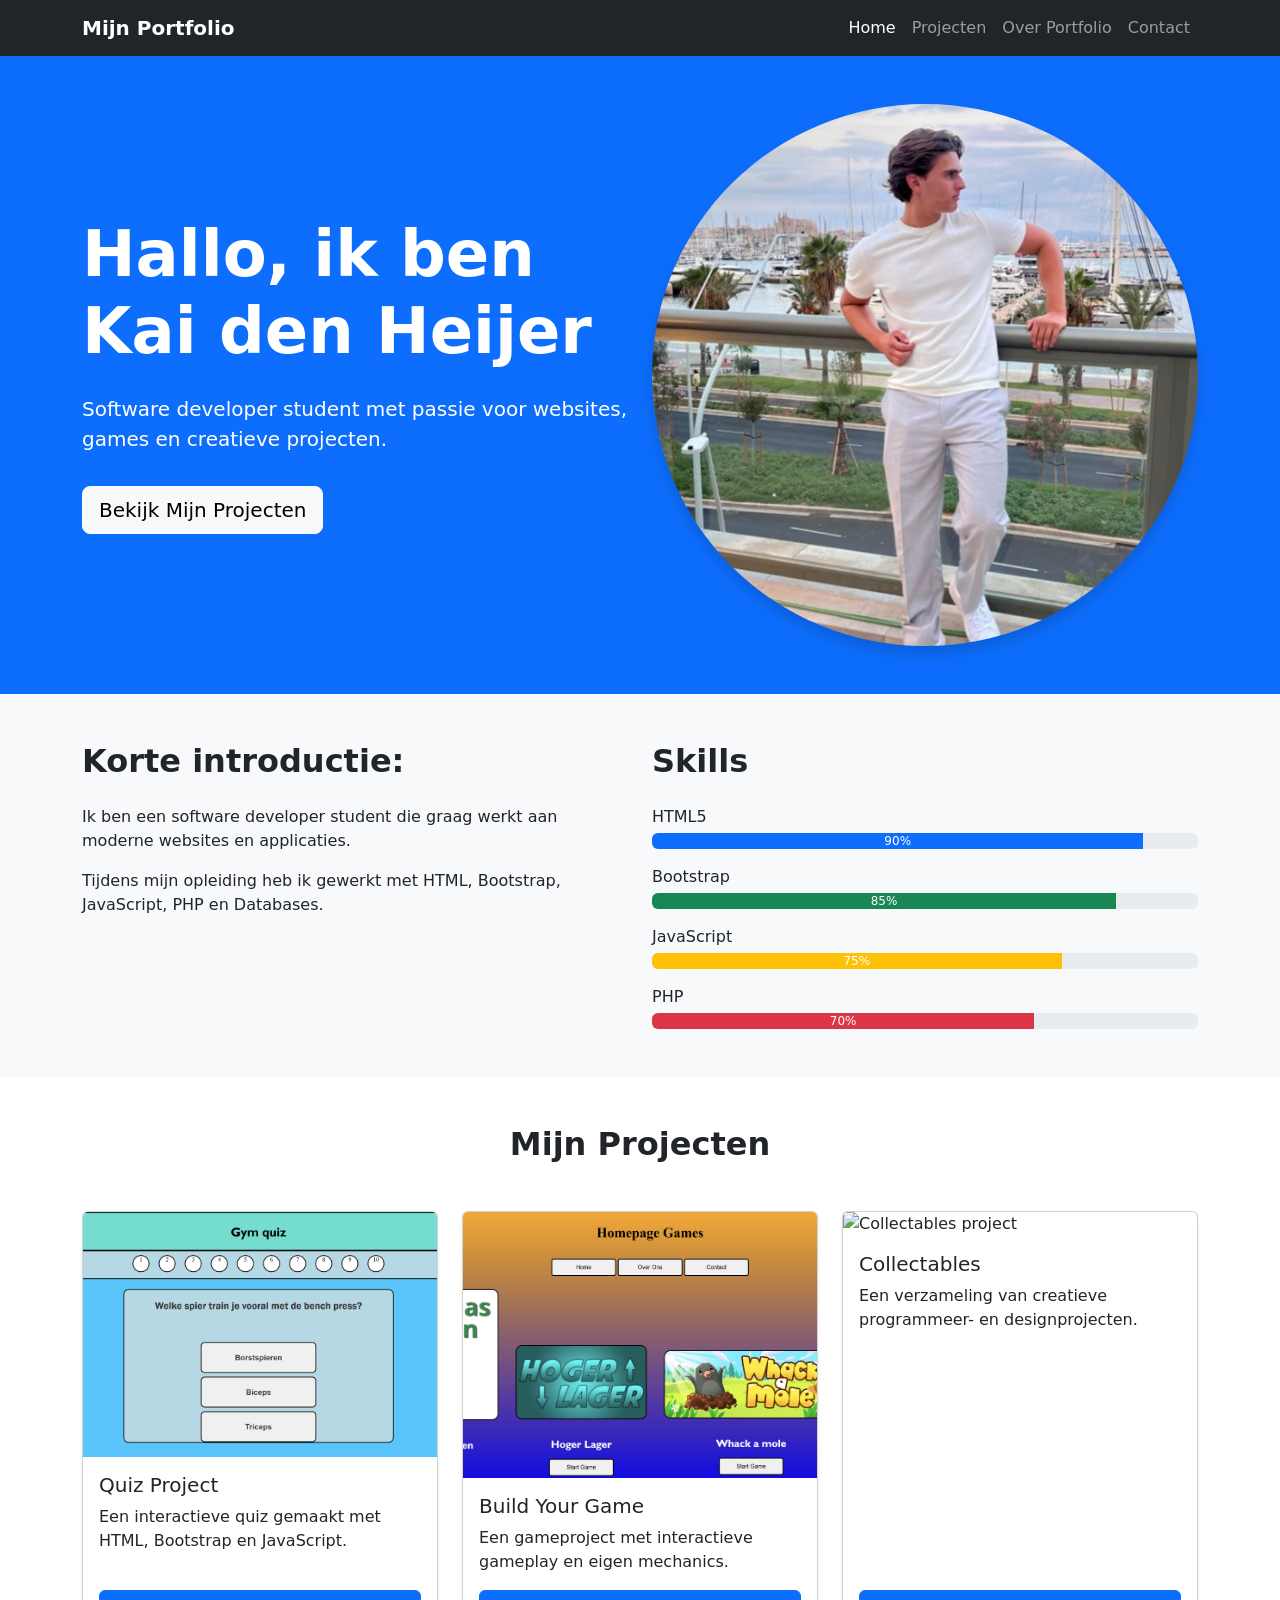
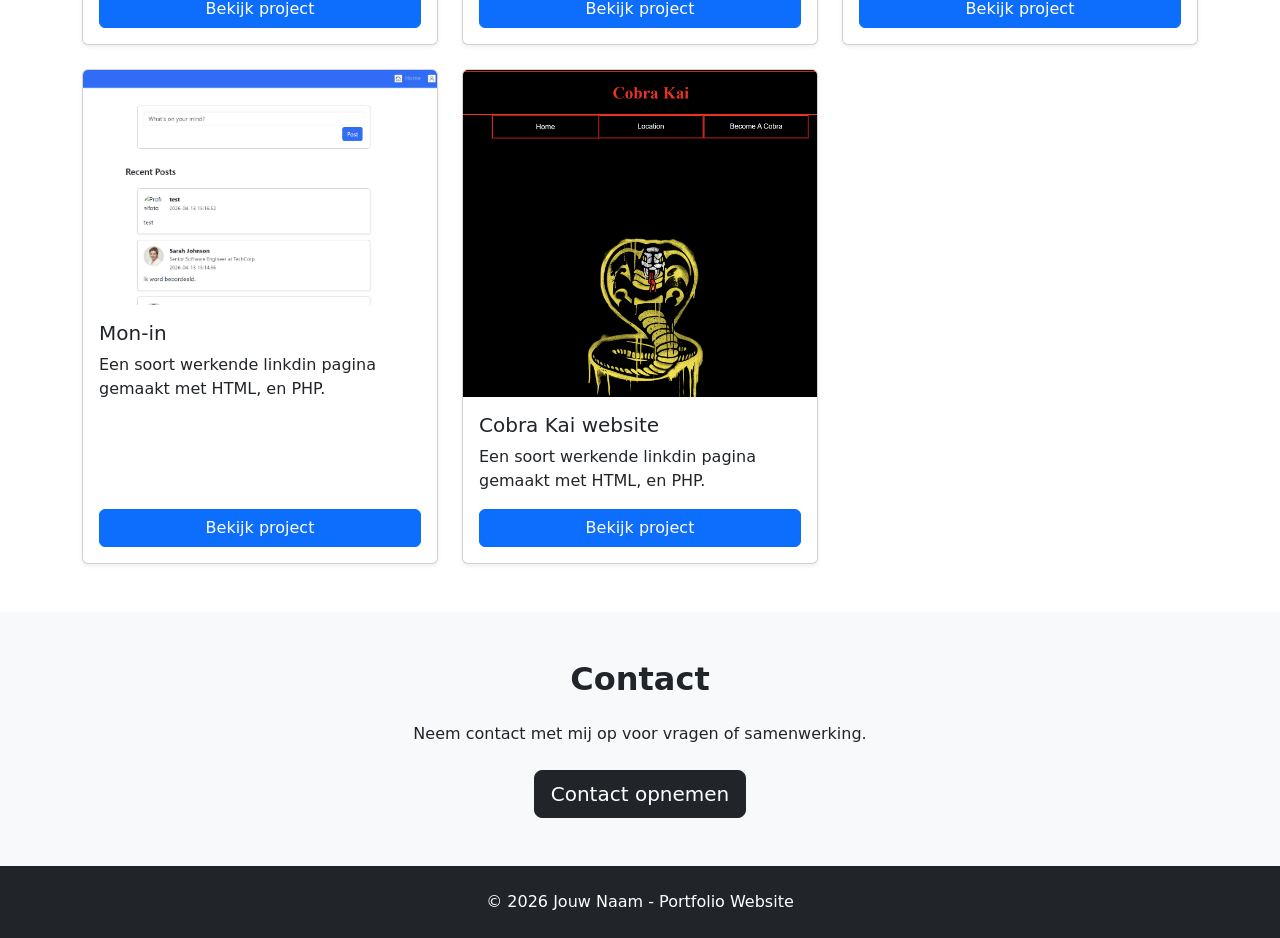
==== index.html @ 9e22c240 "Projecten cards toegevoegd. Ik heb de projecten cards toegevoegd op de home pagina. daarbij heb ik v" ====
<!DOCTYPE html>
<html lang="nl">

<head>
    <meta charset="UTF-8">
    <meta name="viewport" content="width=device-width, initial-scale=1.0">
    <title>Portfolio - Kai den Heijer | Home</title>

    <link href="https://cdn.jsdelivr.net/npm/bootstrap@5.3.3/dist/css/bootstrap.min.css" rel="stylesheet">
</head>

<body class="bg-light">

    <nav class="navbar navbar-expand-lg navbar-dark bg-dark sticky-top">
        <div class="container">

            <a class="navbar-brand fw-bold" href="index.html">
                Mijn Portfolio
            </a>

            <button class="navbar-toggler" type="button" data-bs-toggle="collapse" data-bs-target="#navbarNav"
                aria-controls="navbarNav" aria-expanded="false" aria-label="Toggle navigation">
                <span class="navbar-toggler-icon"></span>
            </button>

            <div class="collapse navbar-collapse" id="navbarNav">
                <ul class="navbar-nav ms-auto">

                    <li class="nav-item">
                        <a class="nav-link active" href="index.html">
                            Home
                        </a>
                    </li>

                    <li class="nav-item">
                        <a class="nav-link" href="projects.html">
                            Projecten
                        </a>
                    </li>

                    <li class="nav-item">
                        <a class="nav-link" href="about-portfolio.html">
                            Over Portfolio
                        </a>
                    </li>

                    <li class="nav-item">
                        <a class="nav-link" href="contact.html">
                            Contact
                        </a>
                    </li>

                </ul>
            </div>
        </div>
    </nav>

    <header class="bg-primary text-white py-5">
        <div class="container">

            <div class="row align-items-center gy-4">

                <div class="col-lg-6 text-center text-lg-start">
                    <h1 class="display-3 fw-bold">
                        Hallo, ik ben Kai den Heijer
                    </h1>

                    <p class="lead mt-4">
                        Software developer student met passie voor websites,
                        games en creatieve projecten.
                    </p>

                    <a href="projects.html" class="btn btn-light btn-lg mt-3">
                        Bekijk Mijn Projecten
                    </a>
                </div>

                <div class="col-lg-6 text-center">
                    <img src="imgs/Image.jpg" alt="Portfolio profielfoto" class="img-fluid rounded-circle shadow">
                </div>

            </div>
        </div>
    </header>

    <section class="py-5">
        <div class="container">

            <div class="row gy-4">

                <div class="col-lg-6">
                    <h2 class="fw-bold mb-4">
                        Korte introductie:
                    </h2>

                    <p>
                        Ik ben een software developer student
                        die graag werkt aan moderne websites en applicaties.
                    </p>

                    <p>
                        Tijdens mijn opleiding heb ik gewerkt met HTML,
                        Bootstrap, JavaScript, PHP en Databases.
                    </p>
                </div>

                <div class="col-lg-6">
                    <h2 class="fw-bold mb-4">
                        Skills
                    </h2>

                    <p class="mb-1">HTML5</p>
                    <div class="progress mb-3">
                        <div class="progress-bar" role="progressbar" style="width: 90%;" aria-valuenow="90"
                            aria-valuemin="0" aria-valuemax="100">
                            90%
                        </div>
                    </div>

                    <p class="mb-1">Bootstrap</p>
                    <div class="progress mb-3">
                        <div class="progress-bar bg-success" role="progressbar" style="width: 85%;" aria-valuenow="85"
                            aria-valuemin="0" aria-valuemax="100">
                            85%
                        </div>
                    </div>

                    <p class="mb-1">JavaScript</p>
                    <div class="progress mb-3">
                        <div class="progress-bar bg-warning" role="progressbar" style="width: 75%;" aria-valuenow="75"
                            aria-valuemin="0" aria-valuemax="100">
                            75%
                        </div>
                    </div>

                    <p class="mb-1">PHP</p>
                    <div class="progress">
                        <div class="progress-bar bg-danger" role="progressbar" style="width: 70%;" aria-valuenow="70"
                            aria-valuemin="0" aria-valuemax="100">
                            70%
                        </div>
                    </div>

                </div>

            </div>
        </div>
    </section>

    <!-- Projecten -->
    <section class="py-5 bg-white">
        <div class="container">

            <h2 class="text-center fw-bold mb-5">
                Mijn Projecten
            </h2>

            <div class="row g-4">

                <div class="col-md-6 col-lg-4">
                    <div class="card h-100 shadow-sm">

                        <img src="imgs/Schermafbeelding 2026-05-30 220105.png" class="card-img-top" alt="Quiz project">

                        <div class="card-body d-flex flex-column">

                            <h3 class="card-title h5">
                                Quiz Project
                            </h3>

                            <p class="card-text">
                                Een interactieve quiz gemaakt met HTML,
                                Bootstrap en JavaScript.
                            </p>

                            <a href="projects.html" class="btn btn-primary mt-auto">
                                Bekijk project
                            </a>

                        </div>
                    </div>
                </div>

                <div class="col-md-6 col-lg-4">
                    <div class="card h-100 shadow-sm">

                        <img src="imgs/Schermafbeelding 2026-05-30 220223.png" class="card-img-top" alt="Build your game">

                        <div class="card-body d-flex flex-column">

                            <h3 class="card-title h5">
                                Build Your Game
                            </h3>

                            <p class="card-text">
                                Een gameproject met interactieve gameplay
                                en eigen mechanics.
                            </p>

                            <a href="projects.html" class="btn btn-primary mt-auto">
                                Bekijk project
                            </a>

                        </div>
                    </div>
                </div>

                <div class="col-md-6 col-lg-4">
                    <div class="card h-100 shadow-sm">

                        <img src="https://via.placeholder.com/400x250" class="card-img-top" alt="Collectables project">

                        <div class="card-body d-flex flex-column">

                            <h3 class="card-title h5">
                                Collectables
                            </h3>

                            <p class="card-text">
                                Een verzameling van creatieve programmeer-
                                en designprojecten.
                            </p>

                            <a href="projects.html" class="btn btn-primary mt-auto">
                                Bekijk project
                            </a>

                        </div>
                    </div>
                </div>

                 <div class="col-md-6 col-lg-4">
                    <div class="card h-100 shadow-sm">

                        <img src="imgs/Schermafbeelding 2026-05-30 221604.png" class="card-img-top" alt="Collectables project">

                        <div class="card-body d-flex flex-column">

                            <h3 class="card-title h5">
                                Mon-in 
                            </h3>

                            <p class="card-text">
                             Een soort werkende linkdin pagina gemaakt met HTML, en PHP.
                            </p>

                            <a href="projects.html" class="btn btn-primary mt-auto">
                                Bekijk project
                            </a>

                        </div>
                    </div>
                </div>

                  <div class="col-md-6 col-lg-4">
                    <div class="card h-100 shadow-sm">

                        <img src="imgs/Schermafbeelding 2026-05-30 222056.png" class="card-img-top" alt="Collectables project">

                        <div class="card-body d-flex flex-column">

                            <h3 class="card-title h5">
                                Cobra Kai website
                            </h3>

                            <p class="card-text">
                             Een soort werkende linkdin pagina gemaakt met HTML, en PHP.
                            </p>

                            <a href="projects.html" class="btn btn-primary mt-auto">
                                Bekijk project
                            </a>

                        </div>
                    </div>
                </div>

            </div>
        </div>
    </section>

    <!-- Contact -->
    <section class="py-5">
        <div class="container text-center">

            <h2 class="fw-bold mb-4">
                Contact
            </h2>

            <p class="mb-4">
                Neem contact met mij op voor vragen of samenwerking.
            </p>

            <a href="contact.html" class="btn btn-dark btn-lg">
                Contact opnemen
            </a>

        </div>
    </section>

    <!-- Footer -->
    <footer class="bg-dark text-white py-4">
        <div class="container text-center">

            <p class="mb-0">
                © 2026 Jouw Naam - Portfolio Website
            </p>

        </div>
    </footer>

    <!-- Bootstrap JS -->
    <script src="https://cdn.jsdelivr.net/npm/bootstrap@5.3.3/dist/js/bootstrap.bundle.min.js">
    </script>

</body>

</html>

<!DOCTYPE html>
<html lang="en">

<head>
    <meta charset="UTF-8">
    <meta name="viewport" content="width=device-width, initial-scale=1.0">
    <title>Document</title>
</head>

<body>

</body>

</html>
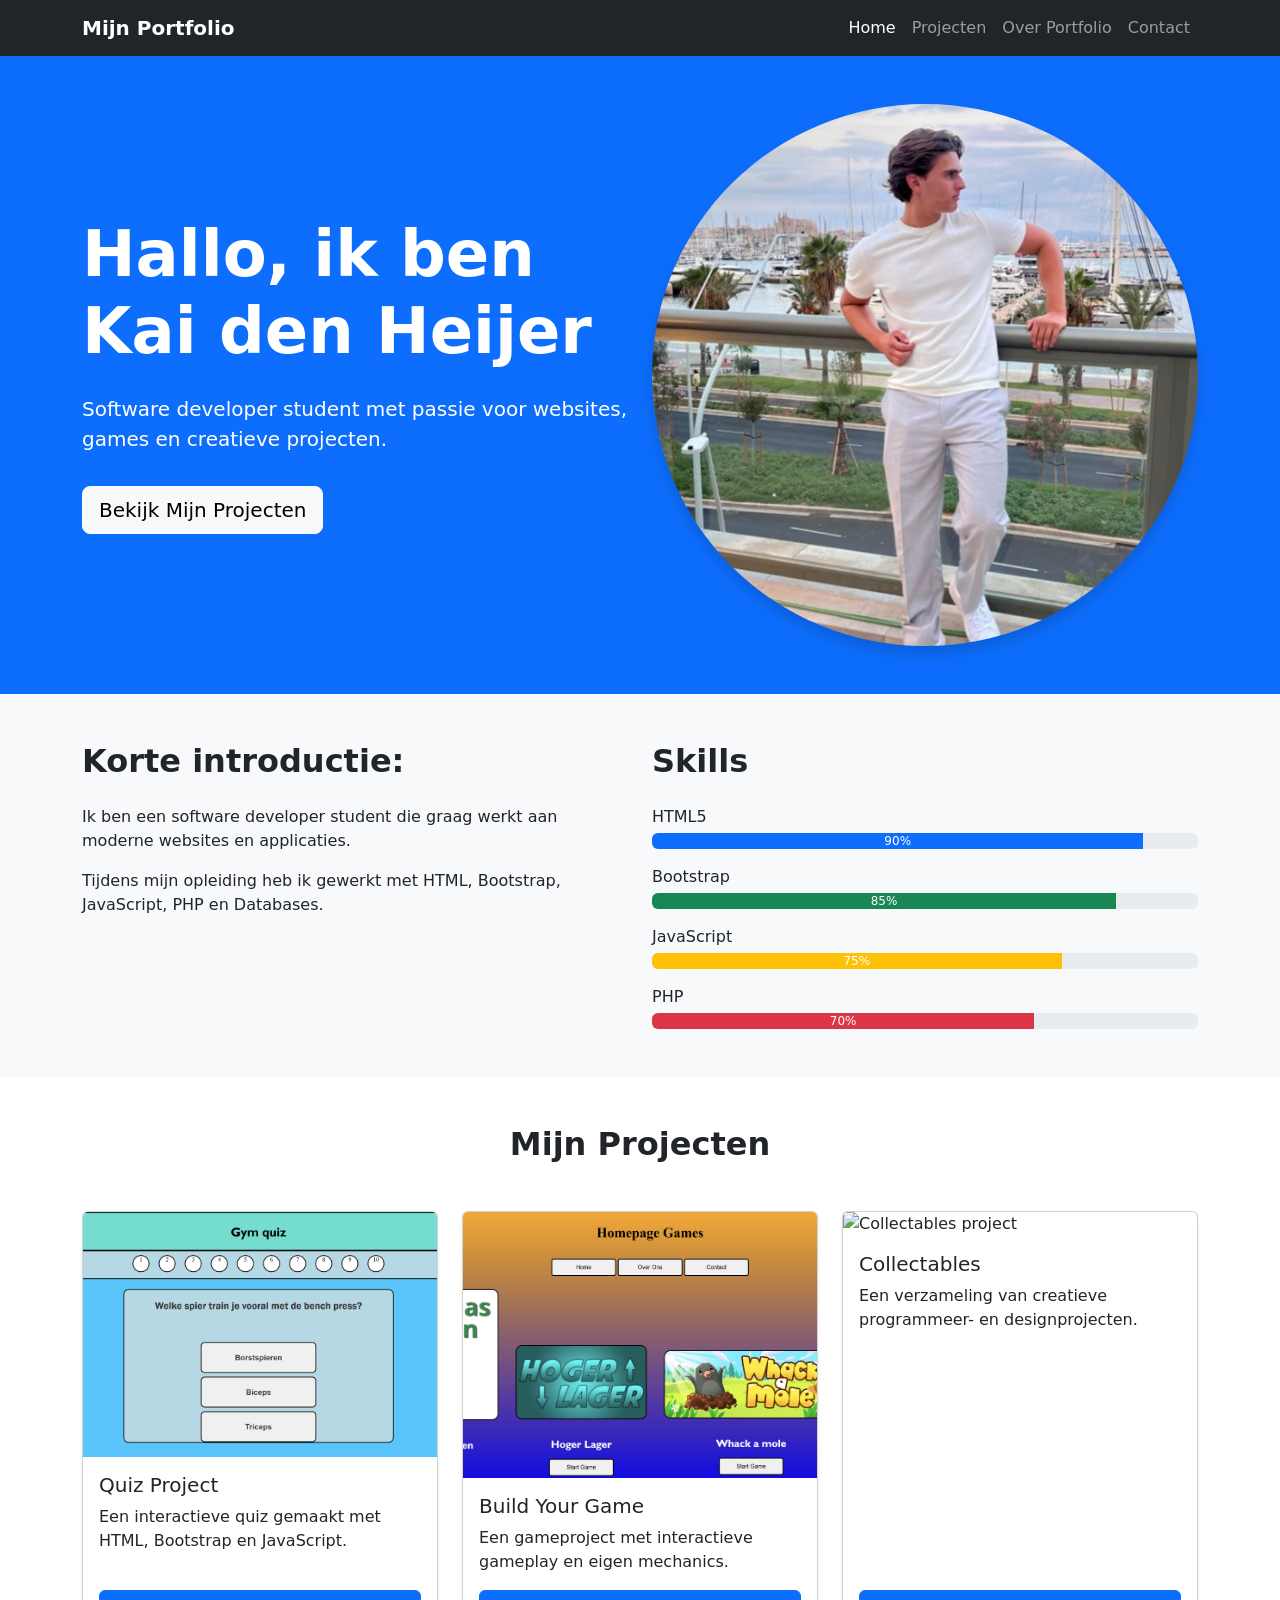
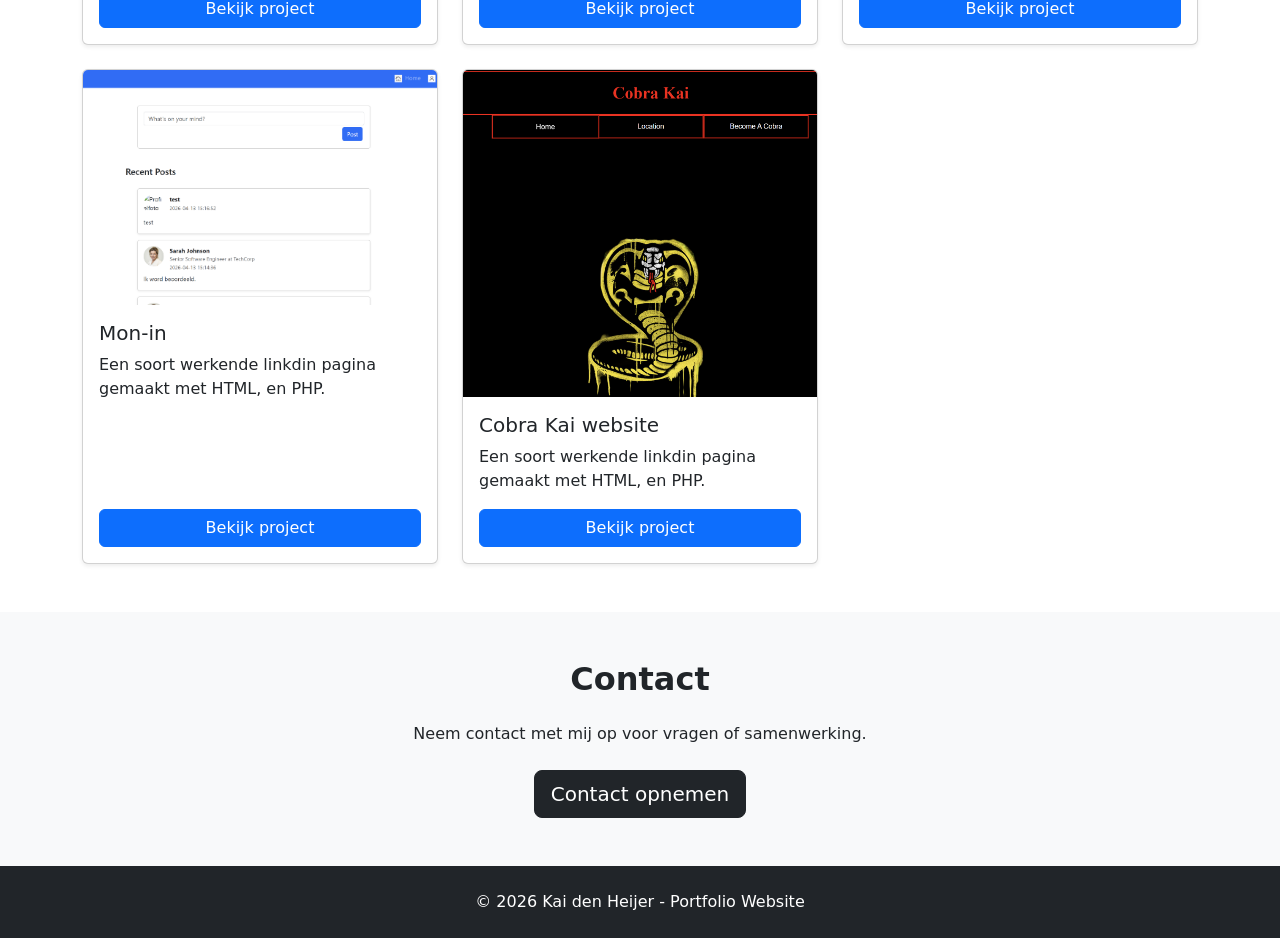
==== commit 3463f365: "files toegevoegd bestanden "overmij.html" "Projecten.html" "contact.html" toegevoegd." ====
--- a/index.html
+++ b/index.html
@@ -147,7 +147,7 @@
         </div>
     </section>
 
-    <!-- Projecten -->
+
     <section class="py-5 bg-white">
         <div class="container">
 
@@ -279,7 +279,7 @@
         </div>
     </section>
 
-    <!-- Contact -->
+  
     <section class="py-5">
         <div class="container text-center">
 
@@ -303,13 +303,13 @@
         <div class="container text-center">
 
             <p class="mb-0">
-                © 2026 Jouw Naam - Portfolio Website
+                © 2026 Kai den Heijer - Portfolio Website
             </p>
 
         </div>
     </footer>
 
-    <!-- Bootstrap JS -->
+   
     <script src="https://cdn.jsdelivr.net/npm/bootstrap@5.3.3/dist/js/bootstrap.bundle.min.js">
     </script>
 
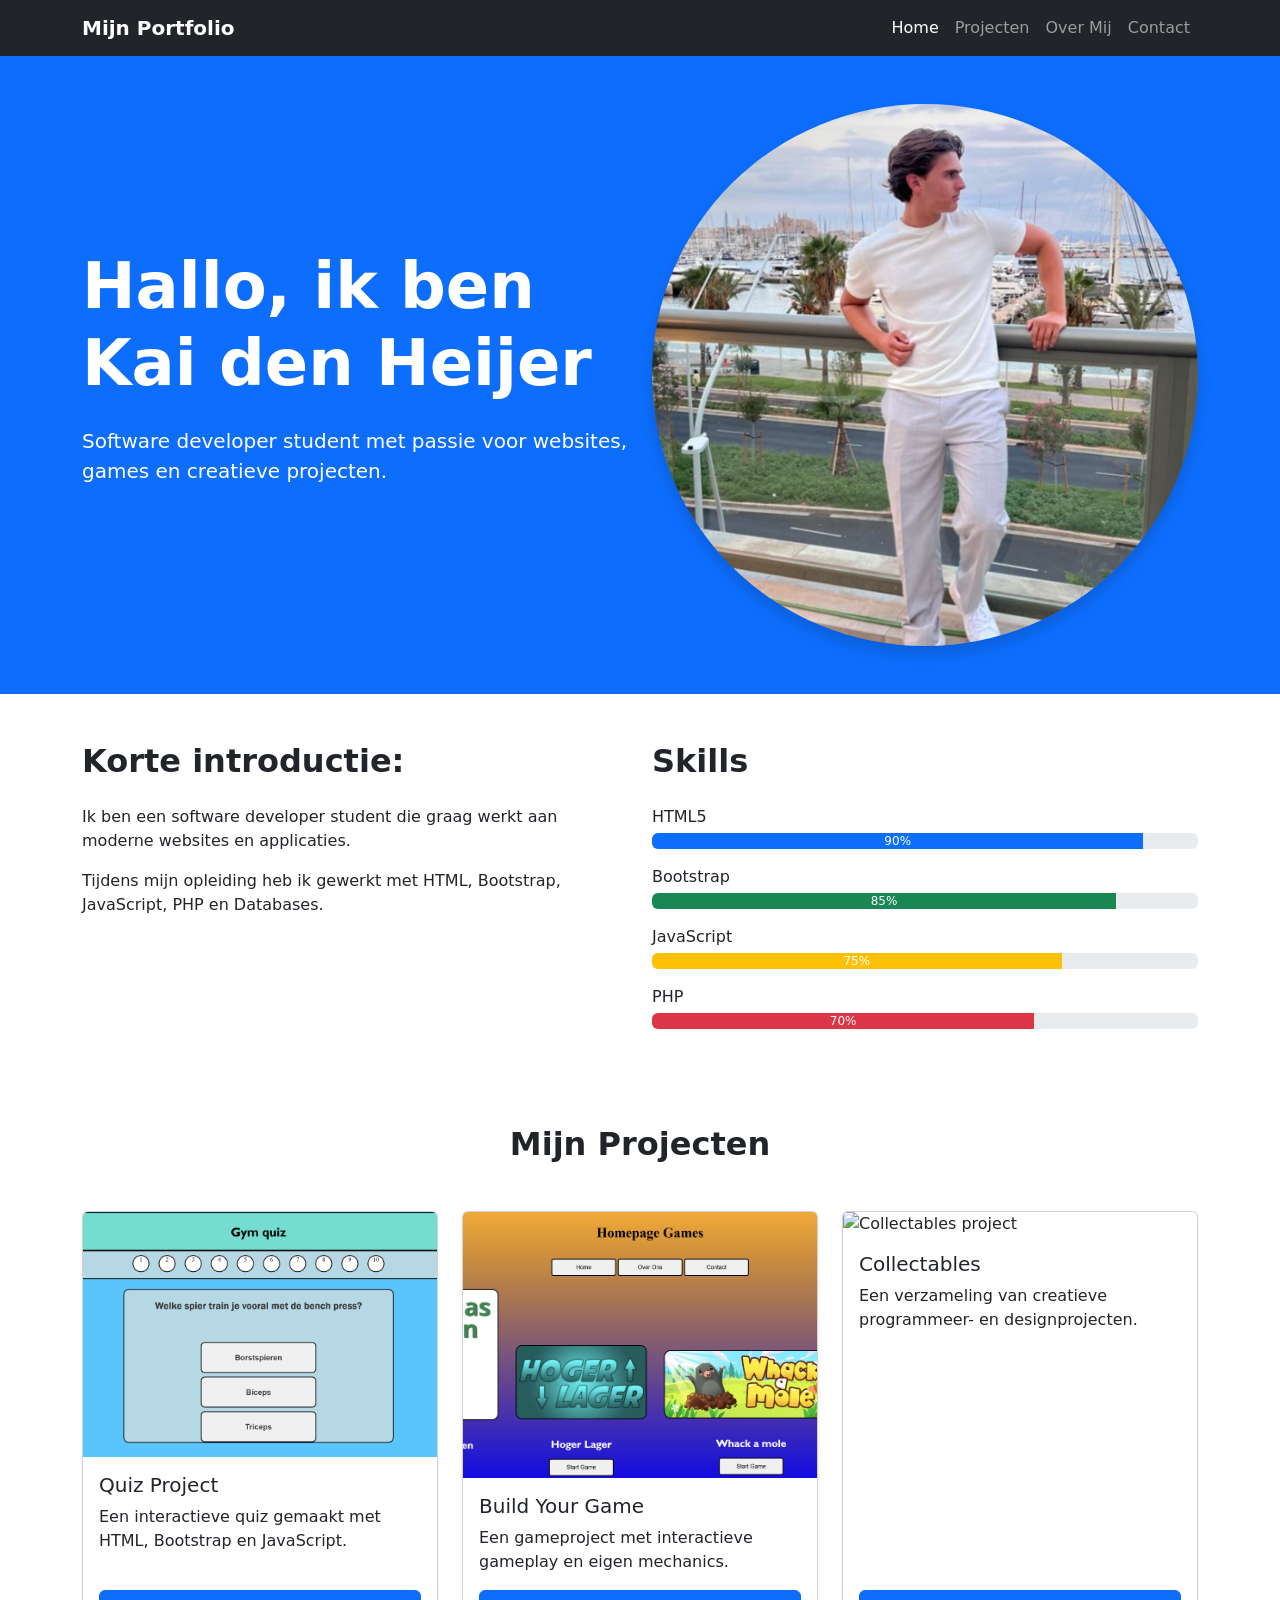
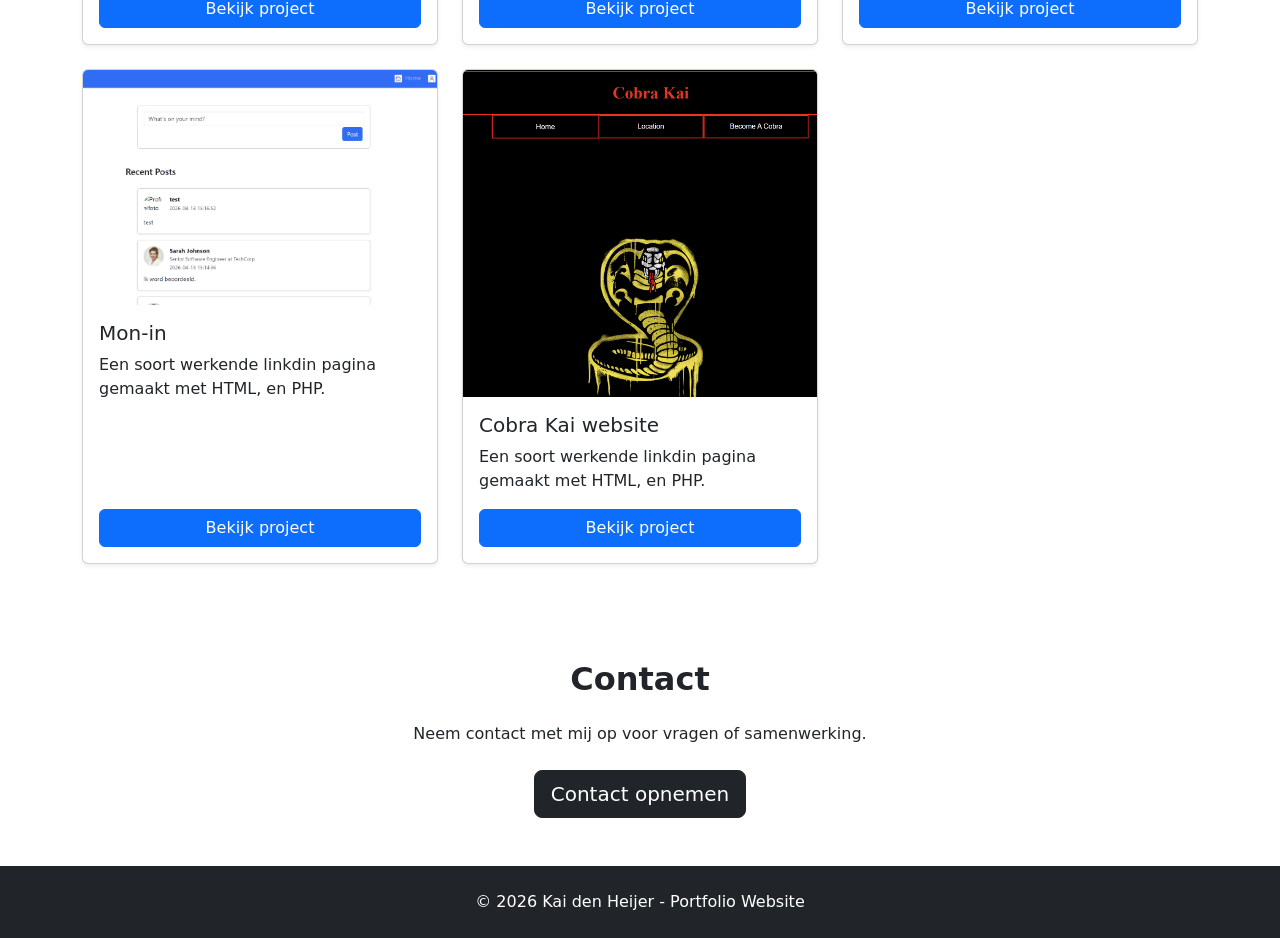
==== commit cfa84ea8: "Files toegevoegd en verzameling pagina af gemaakt Ik heb de Files van Overmij pagina en de Projecten" ====
--- a/index.html
+++ b/index.html
@@ -9,7 +9,7 @@
     <link href="https://cdn.jsdelivr.net/npm/bootstrap@5.3.3/dist/css/bootstrap.min.css" rel="stylesheet">
 </head>
 
-<body class="bg-light">
+<body>
 
     <nav class="navbar navbar-expand-lg navbar-dark bg-dark sticky-top">
         <div class="container">
@@ -33,14 +33,14 @@
                     </li>
 
                     <li class="nav-item">
-                        <a class="nav-link" href="projects.html">
+                        <a class="nav-link" href="Projecten.html">
                             Projecten
                         </a>
                     </li>
 
                     <li class="nav-item">
-                        <a class="nav-link" href="about-portfolio.html">
-                            Over Portfolio
+                        <a class="nav-link" href="Over-mij.html">
+                            Over Mij
                         </a>
                     </li>
 
@@ -70,9 +70,6 @@
                         games en creatieve projecten.
                     </p>
 
-                    <a href="projects.html" class="btn btn-light btn-lg mt-3">
-                        Bekijk Mijn Projecten
-                    </a>
                 </div>
 
                 <div class="col-lg-6 text-center">
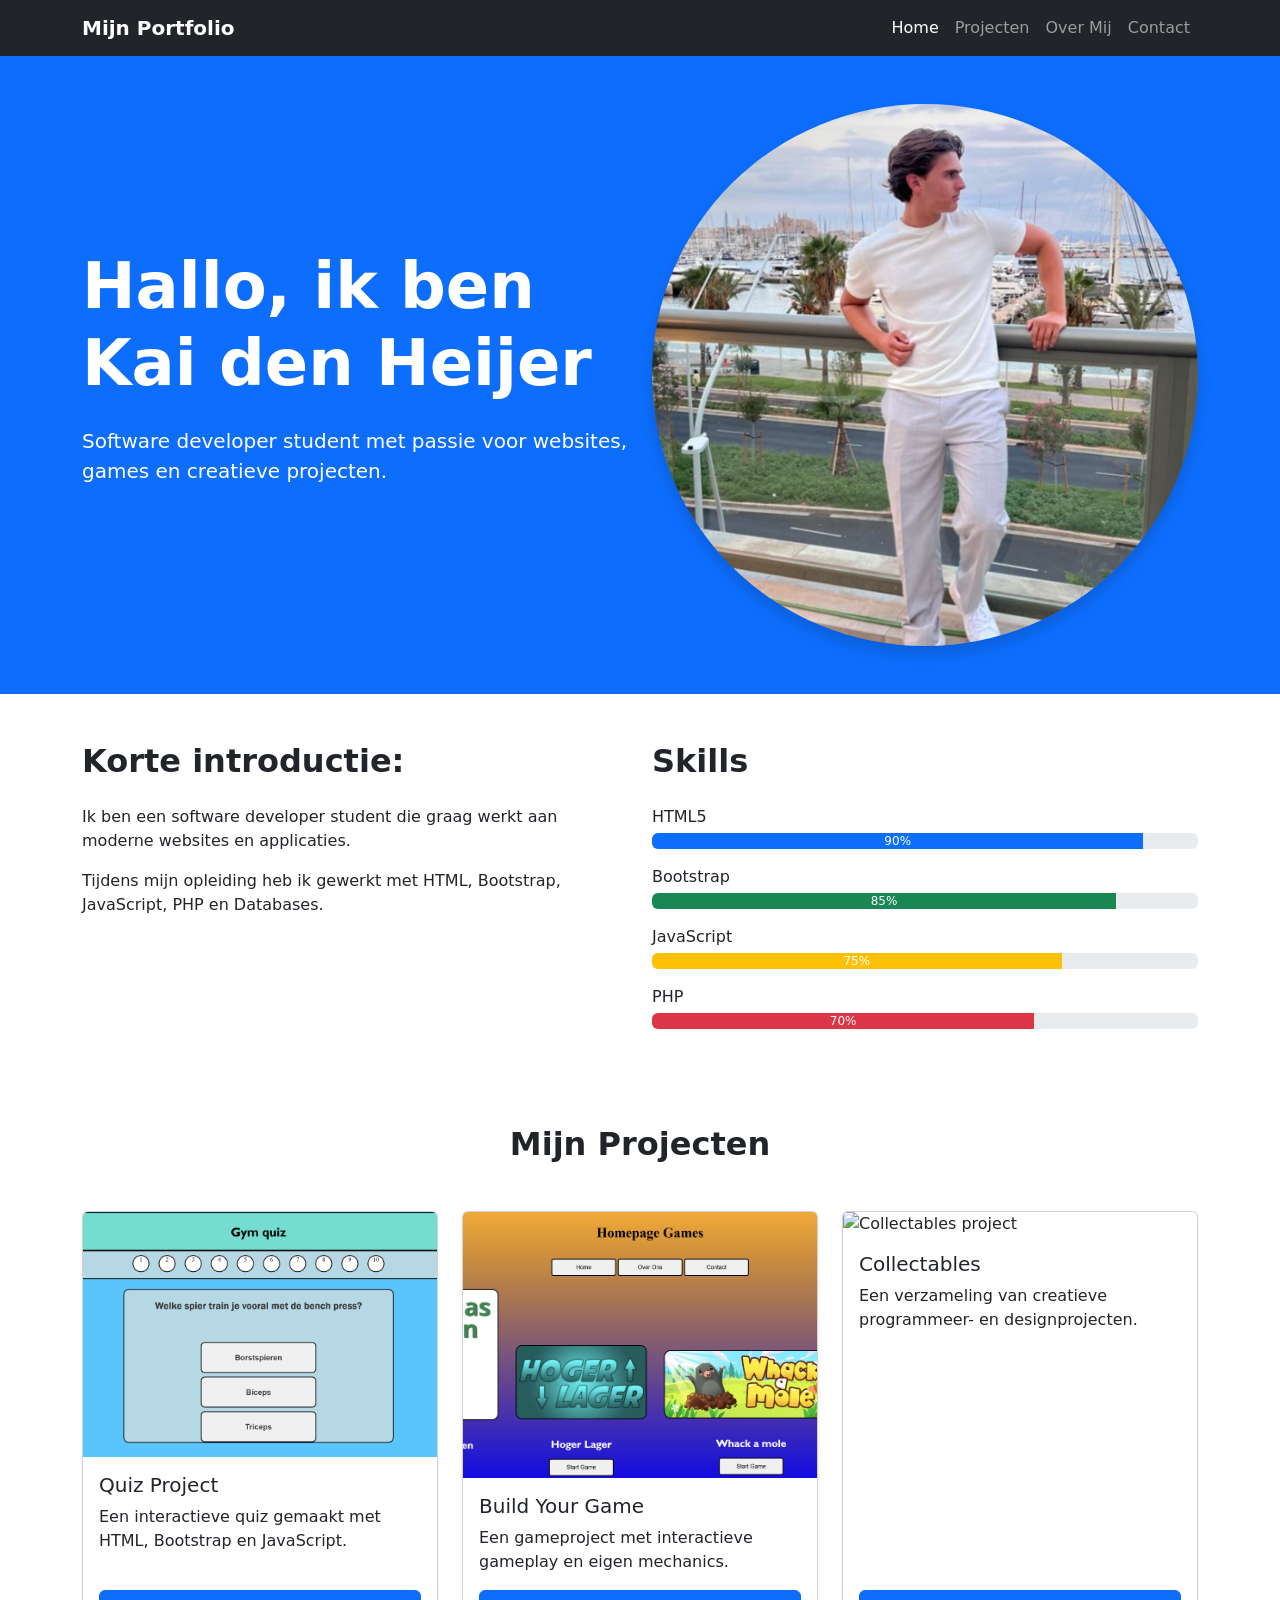
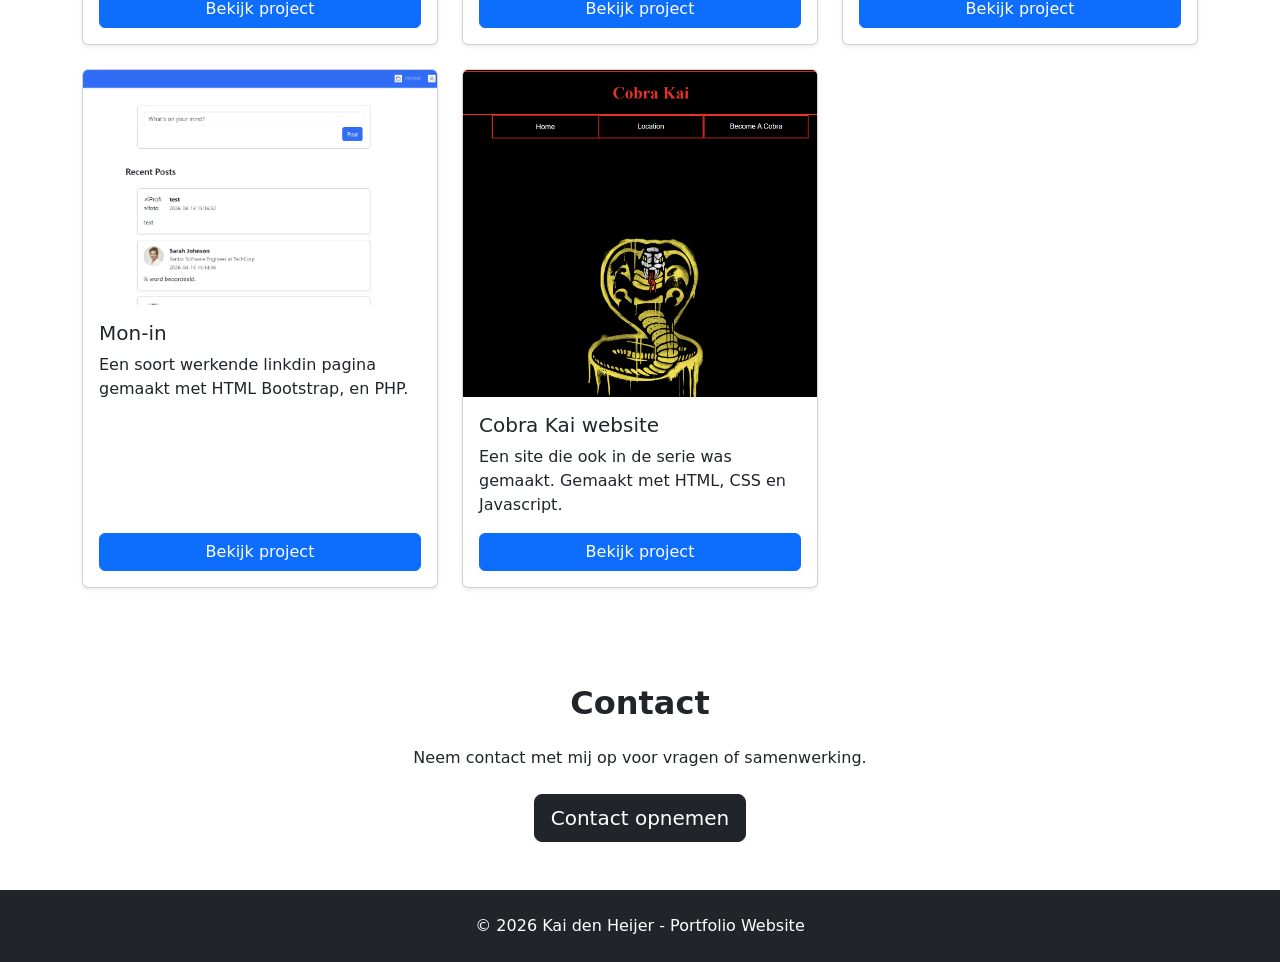
==== commit 3b8beb38: "begin aan over mij pagina." ====
--- a/index.html
+++ b/index.html
@@ -238,7 +238,7 @@
                             </h3>
 
                             <p class="card-text">
-                             Een soort werkende linkdin pagina gemaakt met HTML, en PHP.
+                             Een soort werkende linkdin pagina gemaakt met HTML Bootstrap, en PHP.
                             </p>
 
                             <a href="projects.html" class="btn btn-primary mt-auto">
@@ -261,7 +261,7 @@
                             </h3>
 
                             <p class="card-text">
-                             Een soort werkende linkdin pagina gemaakt met HTML, en PHP.
+                          Een site die ook in de serie was gemaakt. Gemaakt met HTML, CSS en Javascript.
                             </p>
 
                             <a href="projects.html" class="btn btn-primary mt-auto">
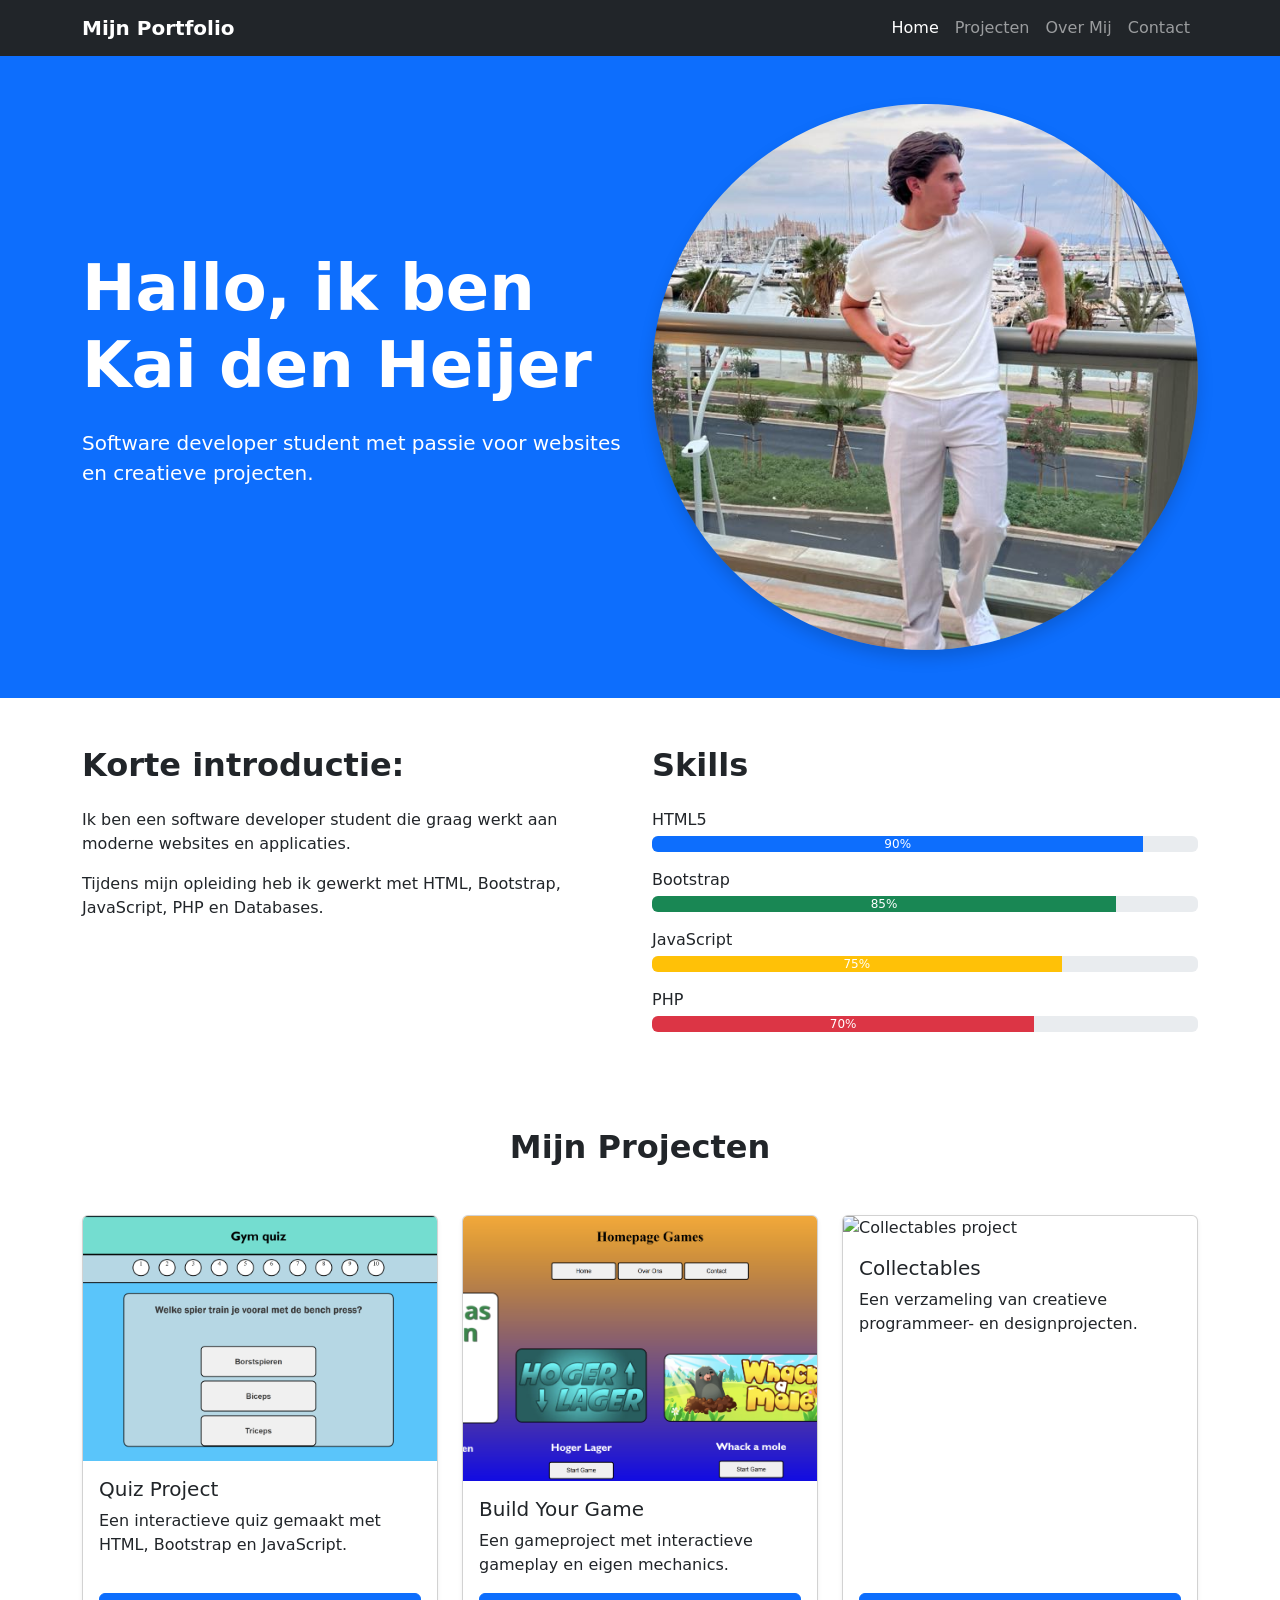
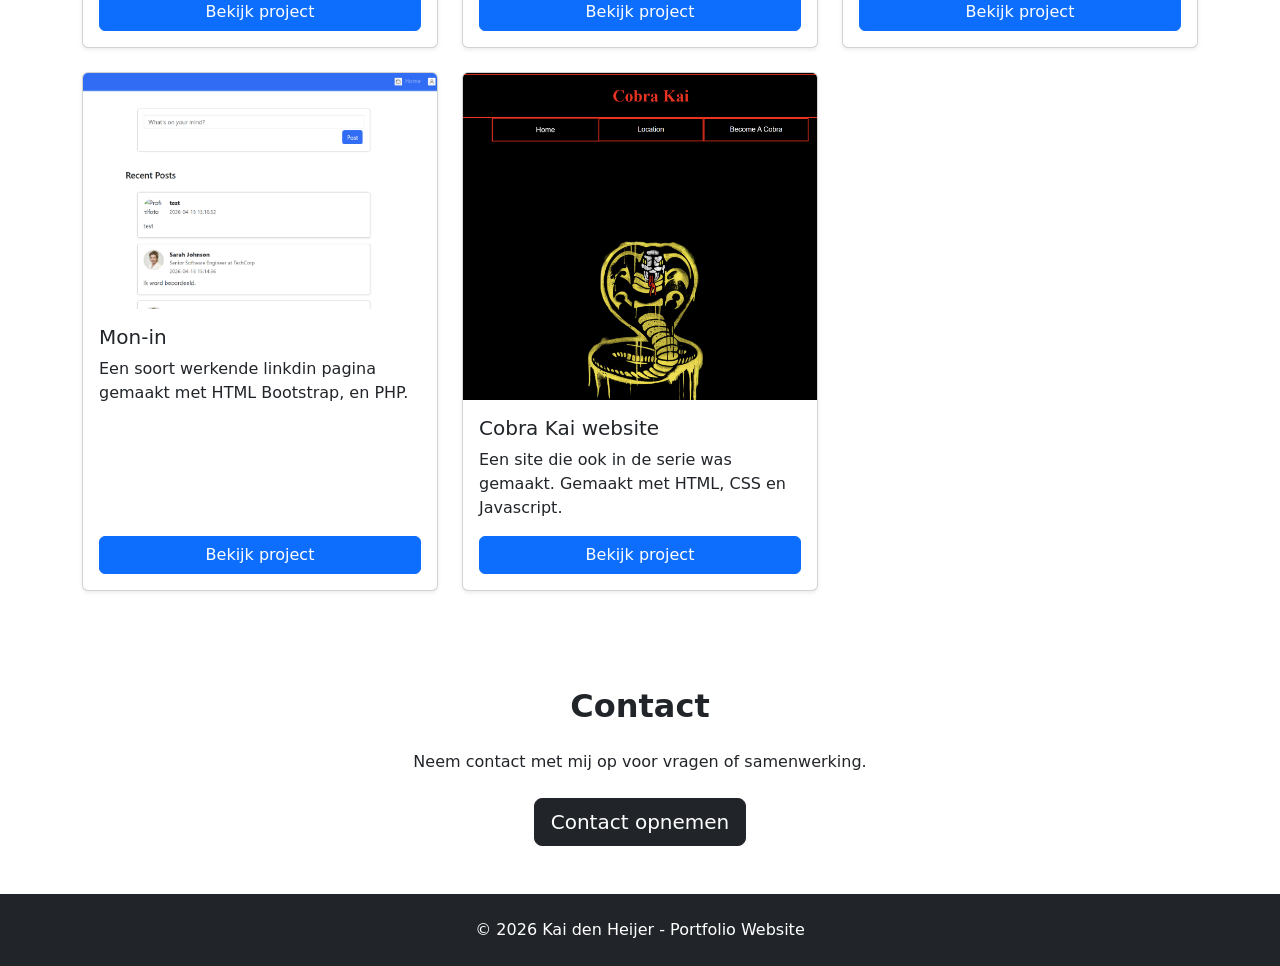
==== commit 80a4bf73: "foto toegevoegd. foto's toegevoegd. De over mij pagina ook een beetje aangepast. En de homepagina oo" ====
--- a/index.html
+++ b/index.html
@@ -66,14 +66,13 @@
                     </h1>
 
                     <p class="lead mt-4">
-                        Software developer student met passie voor websites,
-                        games en creatieve projecten.
+                        Software developer student met passie voor websites en creatieve projecten.
                     </p>
 
                 </div>
 
                 <div class="col-lg-6 text-center">
-                    <img src="imgs/Image.jpg" alt="Portfolio profielfoto" class="img-fluid rounded-circle shadow">
+                    <img src="imgs/file.jpg" alt="Portfolio profielfoto" class="img-fluid rounded-circle shadow">
                 </div>
 
             </div>
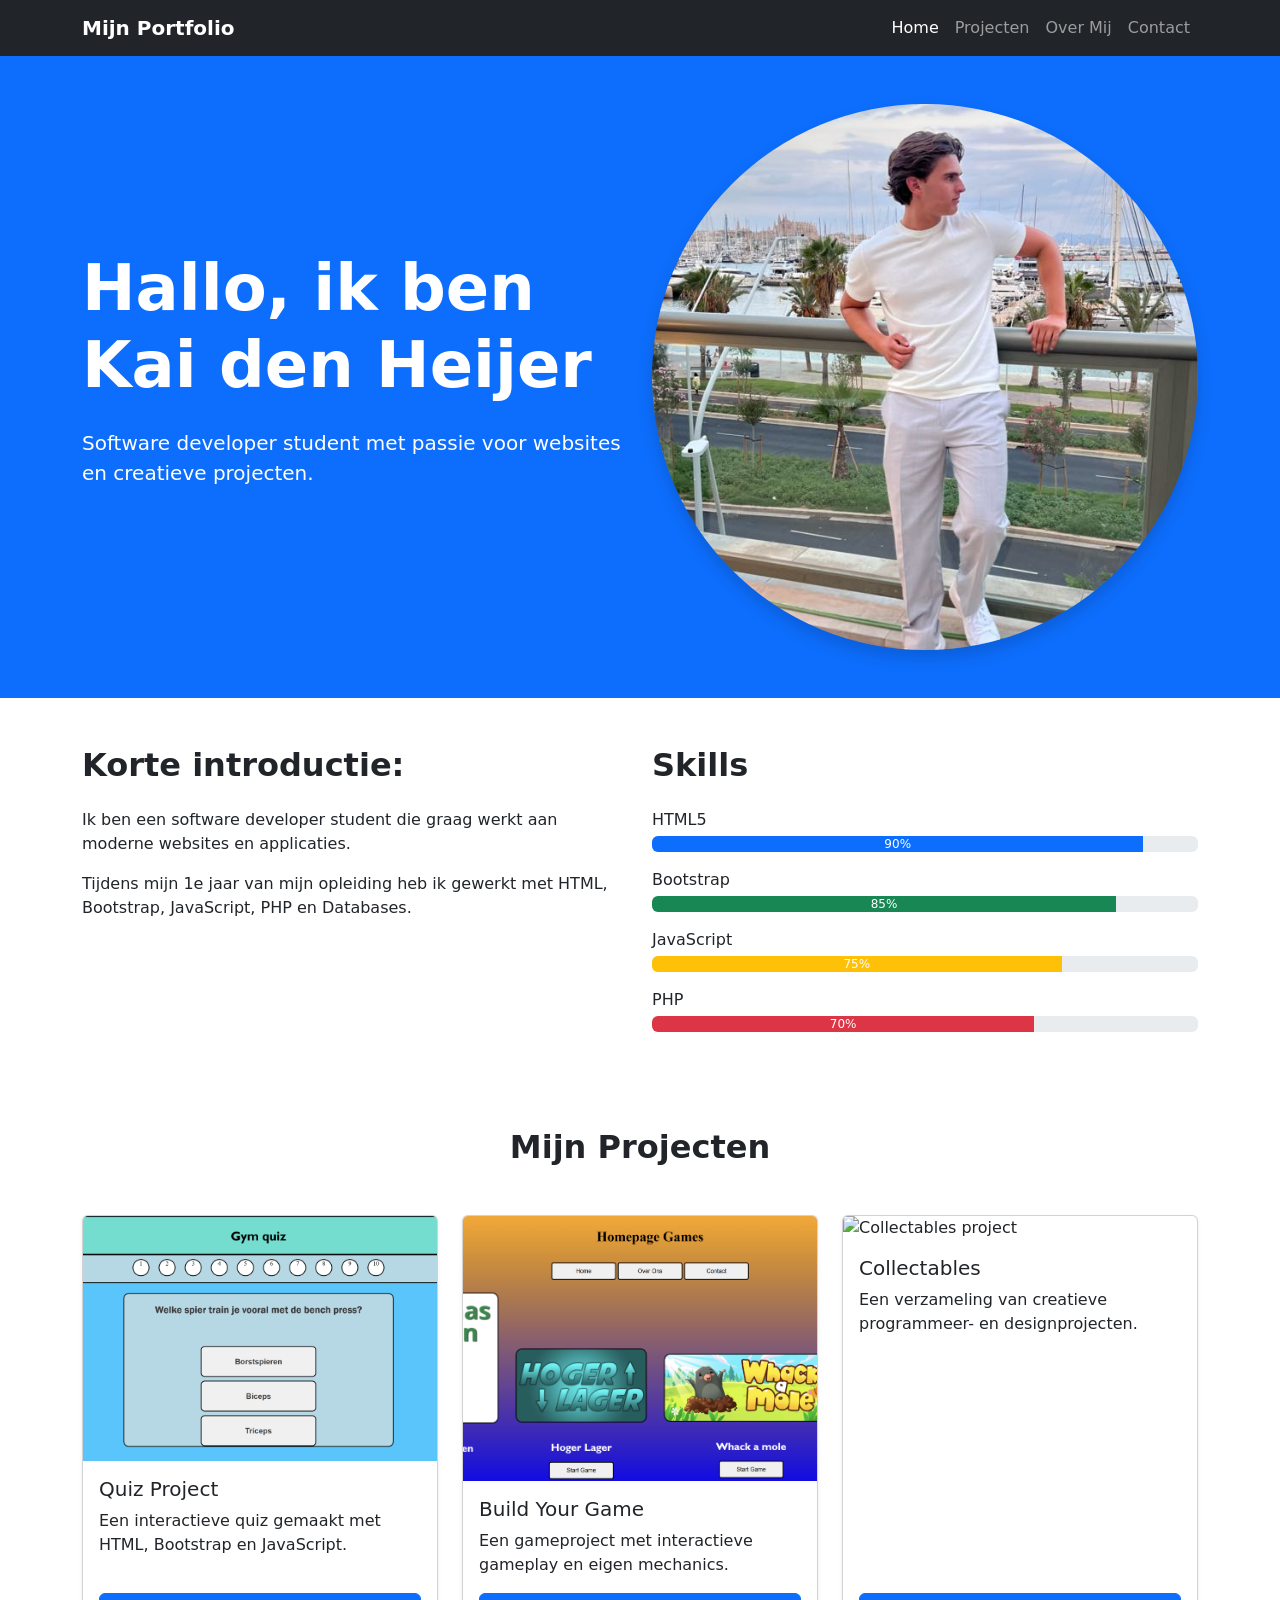
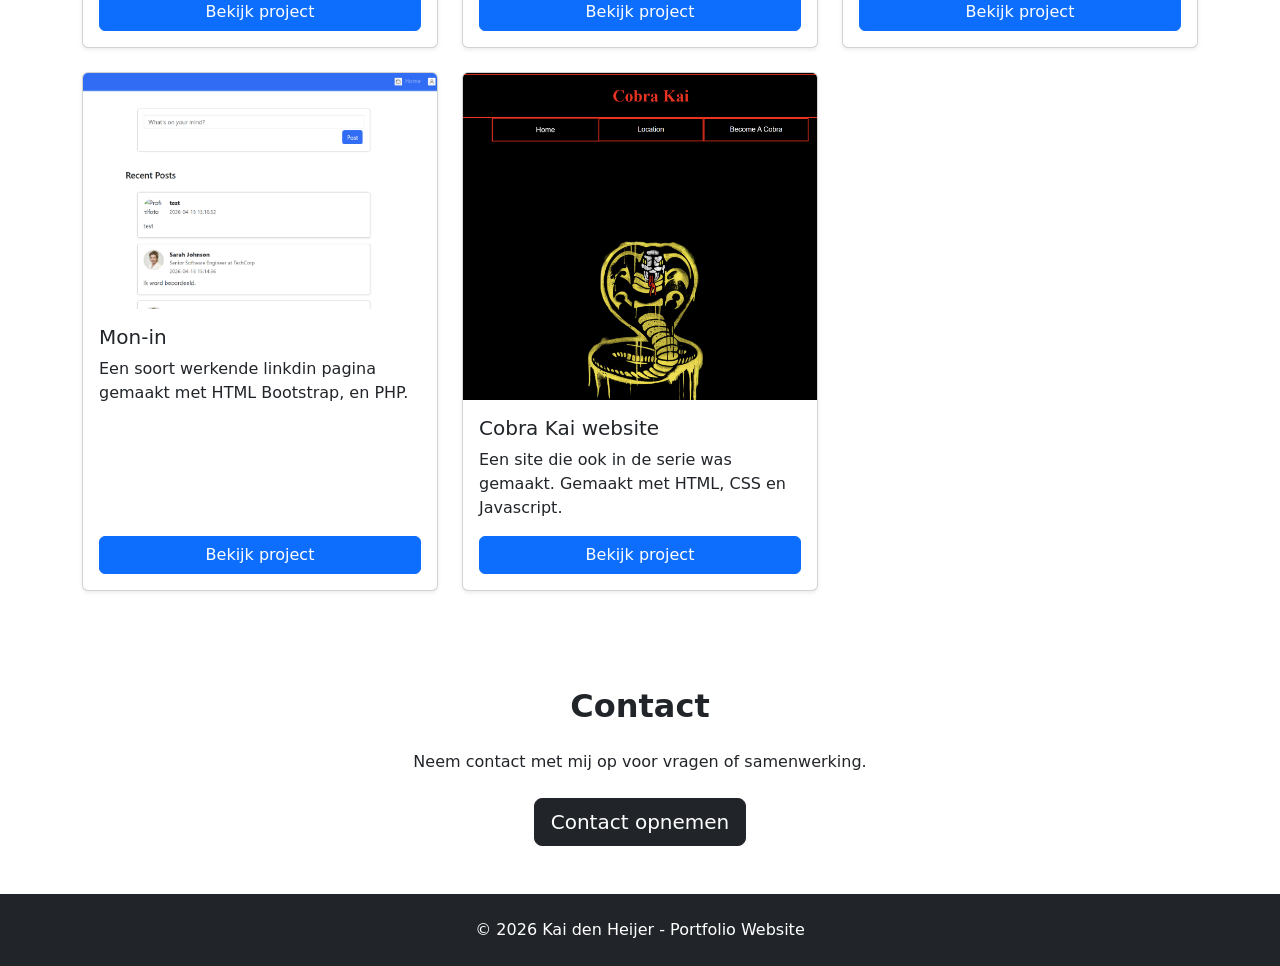
==== commit b89e44ad: "projecten toevoegen. ik heb de 2 eerste projecten toegevoegd voor de homepagina" ====
--- a/index.html
+++ b/index.html
@@ -95,7 +95,7 @@
                     </p>
 
                     <p>
-                        Tijdens mijn opleiding heb ik gewerkt met HTML,
+                        Tijdens mijn 1e jaar van mijn opleiding heb ik gewerkt met HTML,
                         Bootstrap, JavaScript, PHP en Databases.
                     </p>
                 </div>
@@ -169,7 +169,7 @@
                                 Bootstrap en JavaScript.
                             </p>
 
-                            <a href="projects.html" class="btn btn-primary mt-auto">
+                            <a href="/project-quiz/quiz-gym.html" class="btn btn-primary mt-auto">
                                 Bekijk project
                             </a>
 
@@ -240,7 +240,7 @@
                              Een soort werkende linkdin pagina gemaakt met HTML Bootstrap, en PHP.
                             </p>
 
-                            <a href="projects.html" class="btn btn-primary mt-auto">
+                            <a href="/project-monin/index.php" class="btn btn-primary mt-auto">
                                 Bekijk project
                             </a>
 
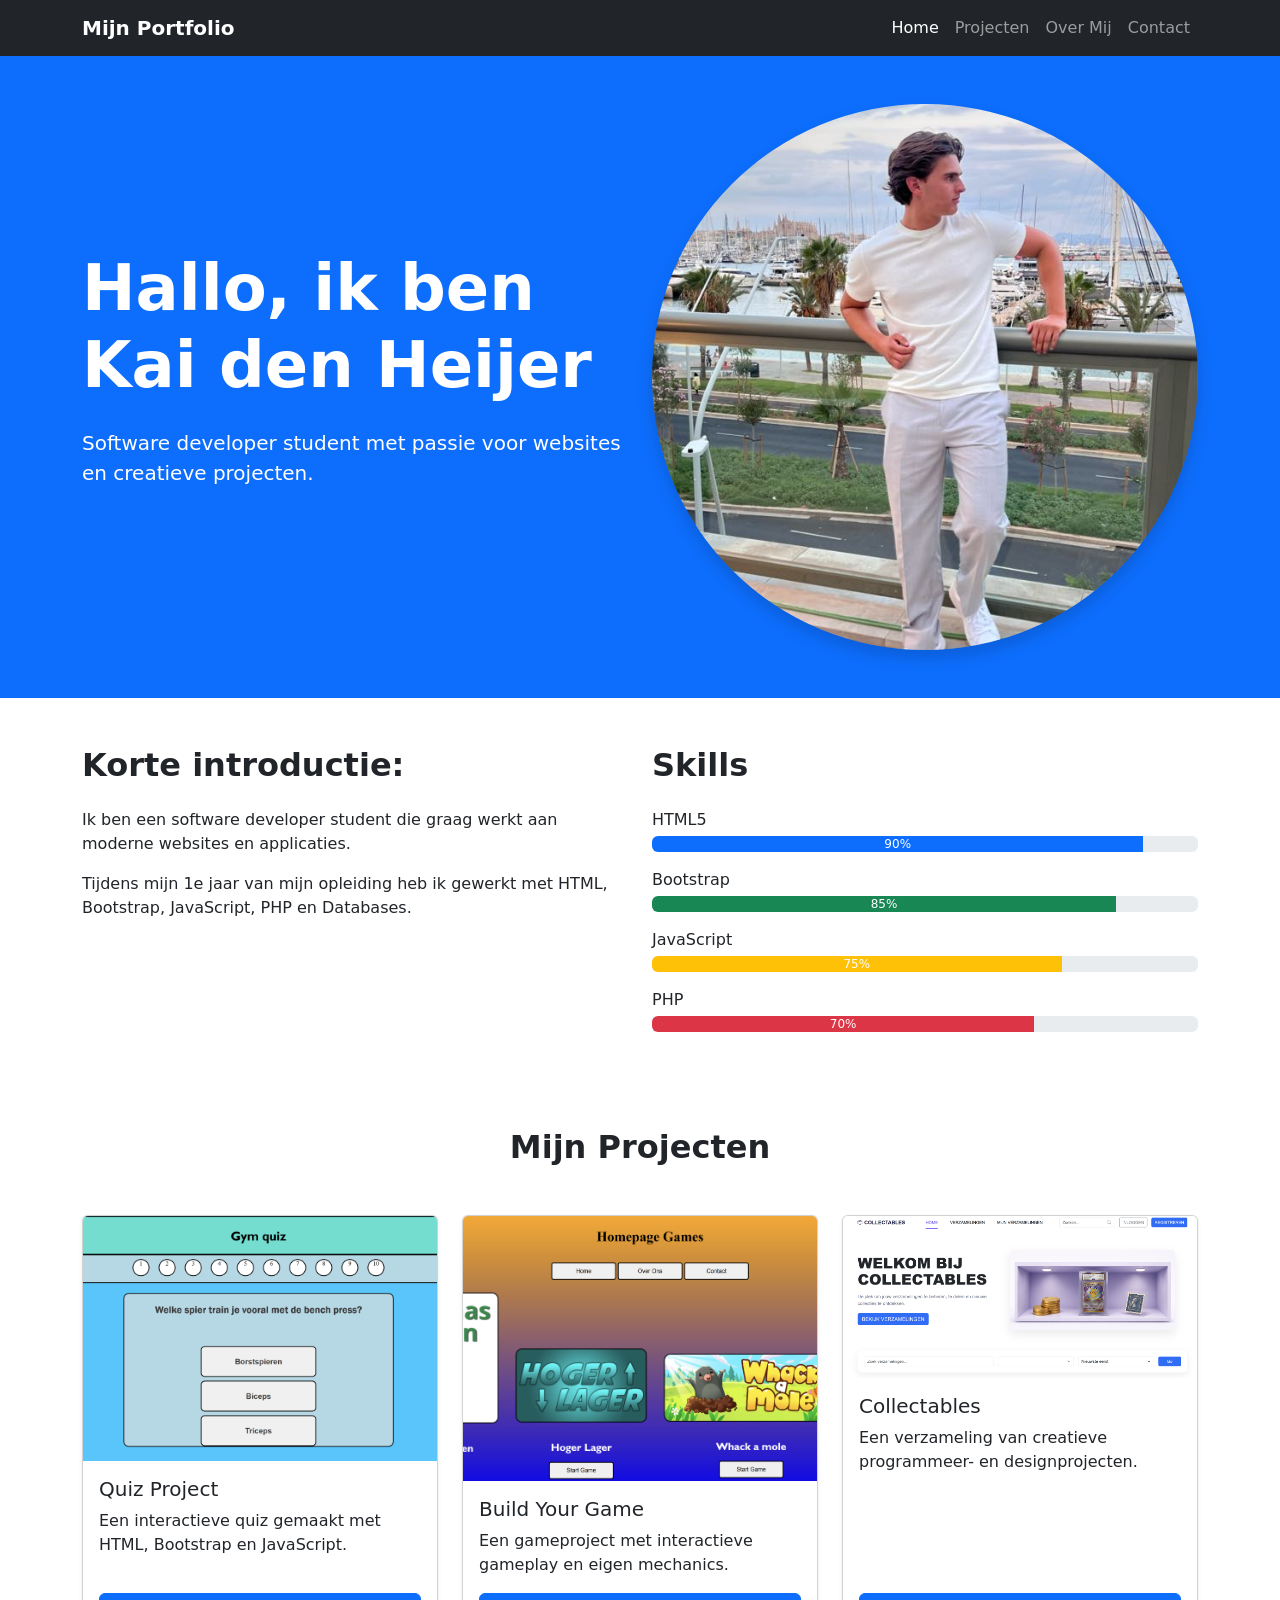
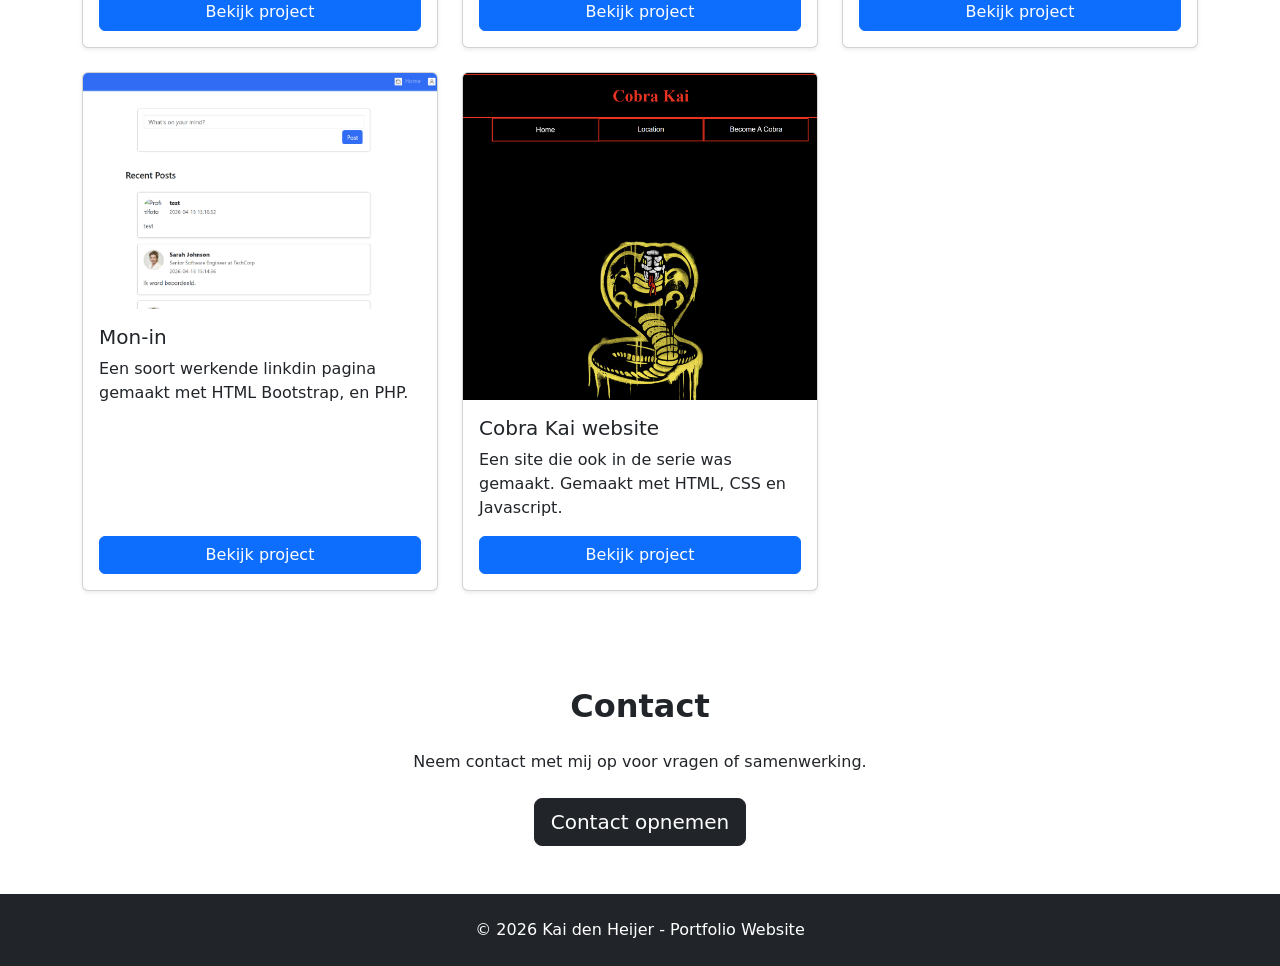
==== commit d7b6a5bc: "eigen project toegevoegd eigen project files toegevoegd voor de projecten pagina." ====
--- a/index.html
+++ b/index.html
@@ -193,7 +193,7 @@
                                 en eigen mechanics.
                             </p>
 
-                            <a href="projects.html" class="btn btn-primary mt-auto">
+                            <a href="/project-build-your-game/index.html" class="btn btn-primary mt-auto">
                                 Bekijk project
                             </a>
 
@@ -204,7 +204,7 @@
                 <div class="col-md-6 col-lg-4">
                     <div class="card h-100 shadow-sm">
 
-                        <img src="https://via.placeholder.com/400x250" class="card-img-top" alt="Collectables project">
+                        <img src="/imgs/image.png" class="card-img-top" alt="Collectables project">
 
                         <div class="card-body d-flex flex-column">
 
@@ -263,7 +263,7 @@
                           Een site die ook in de serie was gemaakt. Gemaakt met HTML, CSS en Javascript.
                             </p>
 
-                            <a href="projects.html" class="btn btn-primary mt-auto">
+                            <a href="/Eigenproject-CK/index.html" class="btn btn-primary mt-auto">
                                 Bekijk project
                             </a>
 
